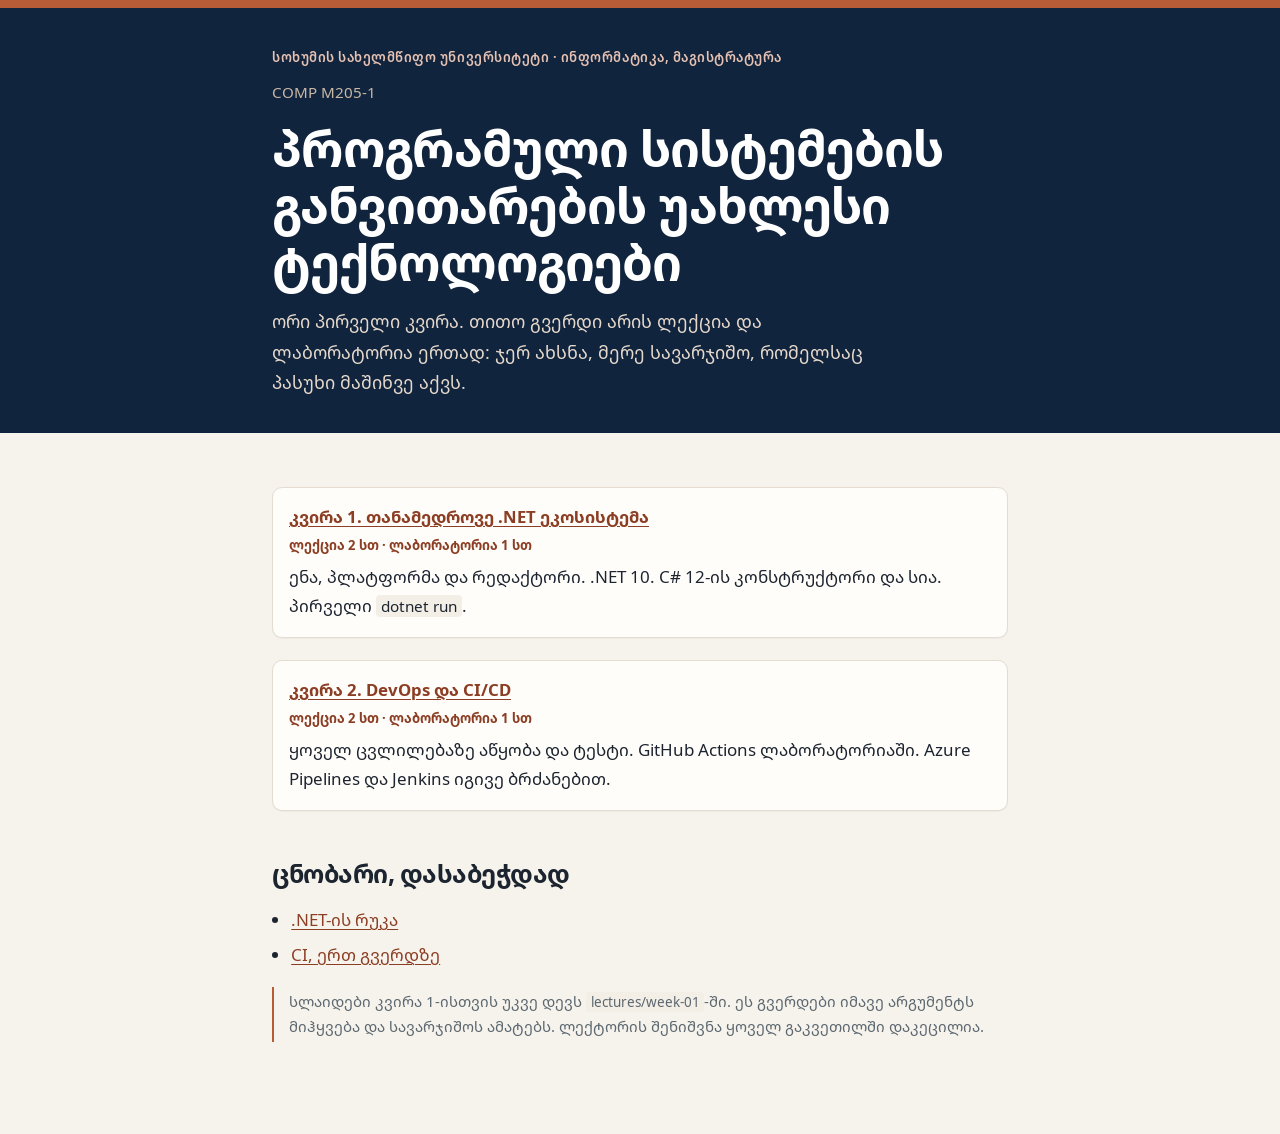
==== course/index.html @ 4f1081e8 "Add the COMP M205-1 course site." ====
<!DOCTYPE html>
<html lang="ka">
<head>
  <meta charset="utf-8">
  <meta name="viewport" content="width=device-width, initial-scale=1">
  <title>COMP M205-1 · პროგრამული სისტემების განვითარების უახლესი ტექნოლოგიები</title>
  <link rel="stylesheet" href="assets/course.css">
</head>
<body>
  <header class="mast">
    <div class="mast-inner">
      <p class="mast-kicker">სოხუმის სახელმწიფო უნივერსიტეტი · ინფორმატიკა, მაგისტრატურა</p>
      <p class="mast-week">COMP M205-1</p>
      <h1>პროგრამული სისტემების განვითარების უახლესი ტექნოლოგიები</h1>
      <p class="mast-lead">ორი პირველი კვირა. თითო გვერდი არის ლექცია და ლაბორატორია ერთად: ჯერ ახსნა, მერე სავარჯიშო, რომელსაც პასუხი მაშინვე აქვს.</p>
    </div>
  </header>
  <main class="sheet">
    <ol class="stack">
      <li>
        <strong><a href="lessons/0001-modern-dotnet.html">კვირა 1. თანამედროვე .NET ეკოსისტემა</a></strong>
        <span>ლექცია 2 სთ · ლაბორატორია 1 სთ</span>
        <p>ენა, პლატფორმა და რედაქტორი. .NET 10. C# 12-ის კონსტრუქტორი და სია. პირველი <code>dotnet run</code>.</p>
      </li>
      <li>
        <strong><a href="lessons/0002-devops-cicd.html">კვირა 2. DevOps და CI/CD</a></strong>
        <span>ლექცია 2 სთ · ლაბორატორია 1 სთ</span>
        <p>ყოველ ცვლილებაზე აწყობა და ტესტი. GitHub Actions ლაბორატორიაში. Azure Pipelines და Jenkins იგივე ბრძანებით.</p>
      </li>
    </ol>
    <h2>ცნობარი, დასაბეჭდად</h2>
    <ul>
      <li><a href="reference/dotnet-map.html">.NET-ის რუკა</a></li>
      <li><a href="reference/cicd.html">CI, ერთ გვერდზე</a></li>
    </ul>
    <p class="aside">სლაიდები კვირა 1-ისთვის უკვე დევს <code>lectures/week-01</code>-ში. ეს გვერდები იმავე არგუმენტს მიჰყვება და სავარჯიშოს ამატებს. ლექტორის შენიშვნა ყოველ გაკვეთილში დაკეცილია.</p>
  </main>
</body>
</html>
---- course/assets/course.css ----
@font-face {
  font-family: "Course Georgian";
  src: url("fonts/NotoSansGeorgian-Regular.ttf") format("truetype");
  font-weight: 400;
  font-style: normal;
  font-display: swap;
}

@font-face {
  font-family: "Course Georgian";
  src: url("fonts/NotoSansGeorgian-Medium.ttf") format("truetype");
  font-weight: 500;
  font-style: normal;
  font-display: swap;
}

@font-face {
  font-family: "Course Georgian";
  src: url("fonts/NotoSansGeorgian-SemiBold.ttf") format("truetype");
  font-weight: 600;
  font-style: normal;
  font-display: swap;
}

@font-face {
  font-family: "Course Georgian";
  src: url("fonts/NotoSansGeorgian-Bold.ttf") format("truetype");
  font-weight: 700;
  font-style: normal;
  font-display: swap;
}

:root {
  --paper: #f6f3ec;
  --ink: #1c2430;
  --navy: #10243e;
  --copper: #b85c38;
  --copper-deep: #8c3e24;
  --teal: #1b5e56;
  --teal-soft: #e6f1ef;
  --muted: #5c6770;
  --line: #e4dcd0;
  --card: #fffdf9;
  --code: #142033;
  --code-fg: #f4f0e8;
  --soft: #f3efe6;
  --shadow: 0 1px 0 rgba(16, 36, 62, 0.04);
  --serif: "Course Georgian", "Noto Sans Georgian", Sylfaen, sans-serif;
  --mono: ui-monospace, "SF Mono", Menlo, Consolas, "Course Georgian", monospace;
}

* { box-sizing: border-box; }

html { scroll-behavior: smooth; }

body {
  margin: 0;
  background: var(--paper);
  color: var(--ink);
  font-family: var(--serif);
  font-size: 1.0625rem;
  line-height: 1.7;
  font-weight: 400;
}

a {
  color: var(--copper-deep);
  text-decoration-thickness: 1px;
  text-underline-offset: 0.18em;
}

a:hover { color: var(--navy); }

.mast {
  background: var(--navy);
  color: #f3eee6;
  padding: 2.4rem 1.4rem 2.2rem;
  border-top: 8px solid var(--copper);
}

.mast-inner,
.sheet {
  width: min(46rem, calc(100% - 2rem));
  margin: 0 auto;
}

.mast-kicker,
.kicker {
  margin: 0;
  font-size: 0.82rem;
  font-weight: 600;
  letter-spacing: 0.04em;
  text-transform: uppercase;
  color: #e7c2b2;
}

.mast-week {
  margin: 0.7rem 0 0;
  color: #c9b8a6;
  font-size: 0.95rem;
}

.mast h1 {
  margin: 0.85rem 0 0;
  font-size: clamp(2rem, 4vw, 3.1rem);
  line-height: 1.15;
  font-weight: 700;
  letter-spacing: -0.02em;
  color: white;
}

.mast-lead {
  margin: 1rem 0 0;
  max-width: 38rem;
  color: #e6d9cc;
  font-size: 1.12rem;
}

.crumbs {
  width: min(46rem, calc(100% - 2rem));
  margin: 0 auto;
  padding: 0.9rem 0 0;
  display: flex;
  flex-wrap: wrap;
  gap: 0.4rem 1.1rem;
  font-size: 0.92rem;
}

.sheet { padding: 2rem 0 4.5rem; }

h2 {
  margin: 2.6rem 0 0.7rem;
  font-size: 1.55rem;
  line-height: 1.25;
  letter-spacing: -0.02em;
  font-weight: 700;
}

h2 .num {
  display: block;
  margin-bottom: 0.25rem;
  color: var(--copper-deep);
  font-size: 0.78rem;
  font-weight: 700;
  letter-spacing: 0.08em;
  text-transform: uppercase;
}

h3 {
  margin: 1.6rem 0 0.4rem;
  font-size: 1.12rem;
  font-weight: 700;
}

p { margin: 0.7rem 0; }

.lead { font-size: 1.12rem; }

ul, ol { padding-left: 1.2rem; }
li { margin: 0.35rem 0; }

.aside {
  margin: 1rem 0 1.2rem;
  padding: 0.15rem 0 0.15rem 0.95rem;
  border-left: 2px solid var(--copper);
  color: var(--muted);
  font-size: 0.94rem;
}

.cards {
  display: grid;
  grid-template-columns: repeat(3, 1fr);
  gap: 0.75rem;
  margin: 1.1rem 0 1.3rem;
  padding: 0;
  list-style: none;
}

.cards li,
.stack li {
  background: var(--card);
  border: 1px solid var(--line);
  border-radius: 10px;
  padding: 0.95rem 1rem 1rem;
  box-shadow: var(--shadow);
}

.cards strong,
.stack strong { display: block; font-size: 1.05rem; }

.cards span,
.stack span {
  display: block;
  margin-top: 0.15rem;
  color: var(--copper-deep);
  font-size: 0.82rem;
  font-weight: 700;
}

.cards p,
.stack p { margin: 0.45rem 0 0; }

.stack {
  list-style: none;
  padding: 0;
  margin: 1rem 0;
  display: grid;
  gap: 0.65rem;
}

.mark {
  background: var(--teal);
  color: white;
  border-color: var(--teal);
}

.mark span { color: #d7efea; }
.mark p { color: #f4fbfa; }

table {
  width: 100%;
  border-collapse: collapse;
  margin: 1rem 0 1.2rem;
  font-size: 0.95rem;
  background: var(--card);
}

th, td {
  text-align: left;
  padding: 0.55rem 0.7rem;
  border-bottom: 1px solid var(--line);
  vertical-align: top;
}

th {
  background: var(--navy);
  color: white;
  font-weight: 600;
}

th.now, td.now { background: var(--teal-soft); }
th.now { background: var(--teal); }

pre {
  background: var(--code);
  color: var(--code-fg);
  border-radius: 10px;
  padding: 1rem 1.05rem;
  overflow-x: auto;
  line-height: 1.55;
  font-size: 0.9rem;
  font-family: var(--mono);
}

code {
  font-family: var(--mono);
  font-size: 0.9em;
}

p code, li code, td code {
  background: var(--soft);
  padding: 0.08em 0.32em;
  border-radius: 4px;
}

pre code { background: transparent; padding: 0; color: inherit; }

.pair {
  display: grid;
  grid-template-columns: 1fr 1fr;
  gap: 0.75rem;
  margin: 0.8rem 0 1rem;
}

.pair figcaption {
  margin: 0 0 0.35rem;
  color: var(--copper-deep);
  font-size: 0.82rem;
  font-weight: 700;
}

.flow {
  display: flex;
  flex-wrap: wrap;
  gap: 0.4rem;
  align-items: center;
  margin: 1rem 0;
  padding: 0;
  list-style: none;
}

.flow li {
  background: var(--card);
  border: 1px solid var(--line);
  border-radius: 8px;
  padding: 0.45rem 0.7rem;
  font-weight: 600;
}

.flow li span {
  display: block;
  font-weight: 400;
  color: var(--muted);
  font-size: 0.82rem;
}

.quiz, .bins, .runner, .checker, .ticks, .callout, .teacher {
  margin: 1.1rem 0 1.4rem;
}

.quiz, .bins, .runner, .checker {
  background: white;
  border: 1px solid var(--line);
  border-radius: 12px;
  padding: 1rem 1rem 1.05rem;
}

.prompt {
  margin: 0 0 0.75rem;
  font-weight: 600;
}

.choices, .bin-actions, .runner-choices {
  display: grid;
  gap: 0.45rem;
}

.choices button,
.bin-actions button,
.runner-choices button,
.checker button,
.reset {
  font: inherit;
  text-align: left;
  background: var(--paper);
  color: var(--ink);
  border: 1px solid var(--line);
  border-radius: 8px;
  padding: 0.55rem 0.75rem;
  cursor: pointer;
}

.choices button:hover,
.bin-actions button:hover,
.runner-choices button:hover,
.checker button:hover,
.reset:hover { border-color: var(--navy); }

.is-right { background: var(--teal-soft) !important; border-color: var(--teal) !important; }
.is-wrong { background: #f8ece6 !important; border-color: var(--copper) !important; }

.feedback, .bin-feedback, .runner-result, .checker-list {
  margin: 0.75rem 0 0;
  font-size: 0.96rem;
}

.bins { list-style: none; padding: 1rem; }
.bin-item + .bin-item { margin-top: 0.9rem; padding-top: 0.9rem; border-top: 1px solid var(--line); }
.bin-item p { margin: 0 0 0.45rem; }

.runner-log {
  margin: 0.8rem 0 0;
  padding-left: 1.2rem;
}

.checker textarea {
  width: 100%;
  min-height: 11rem;
  font-family: var(--mono);
  font-size: 0.86rem;
  line-height: 1.5;
  border: 1px solid var(--line);
  border-radius: 8px;
  padding: 0.75rem;
  background: #fbfaf6;
  color: var(--ink);
  resize: vertical;
}

.checker button, .reset { margin-top: 0.6rem; background: var(--navy); color: white; border-color: var(--navy); }
.reset { background: transparent; color: var(--navy); }

.ticks { list-style: none; padding: 0; }
.ticks li {
  background: var(--card);
  border: 1px solid var(--line);
  border-radius: 8px;
  margin: 0.4rem 0;
  padding: 0.55rem 0.75rem;
}
.ticks label { display: flex; gap: 0.6rem; align-items: flex-start; cursor: pointer; }
.ticks input { margin-top: 0.35rem; }

.callout {
  background: var(--soft);
  border-radius: 10px;
  padding: 0.9rem 1rem;
}

.teacher {
  background: white;
  border-top: 1px solid var(--line);
  padding: 1.2rem 0 2rem;
}

.teacher-inner { width: min(46rem, calc(100% - 2rem)); margin: 0 auto; color: var(--muted); }

details.lecturer {
  margin: 0.8rem 0 1rem;
  background: #f3efe6;
  border-radius: 8px;
  padding: 0.55rem 0.8rem;
}

details.lecturer summary {
  cursor: pointer;
  font-weight: 600;
  color: var(--navy);
}

details.lecturer p:last-child { margin-bottom: 0.3rem; }

.sources { font-size: 0.92rem; color: var(--muted); }
.sources li { margin: 0.25rem 0; }

@media (max-width: 800px) {
  .cards, .pair { grid-template-columns: 1fr; }
}

@media print {
  .mast { border-top: 0; background: white; color: black; padding: 0 0 1rem; }
  .mast h1, .mast-lead, .mast-week, .mast-kicker { color: black; }
  .crumbs, .lecturer, .teacher, button, .feedback, .bin-feedback { display: none !important; }
  body { background: white; font-size: 11pt; }
  pre { white-space: pre-wrap; }
  a { color: black; }
}
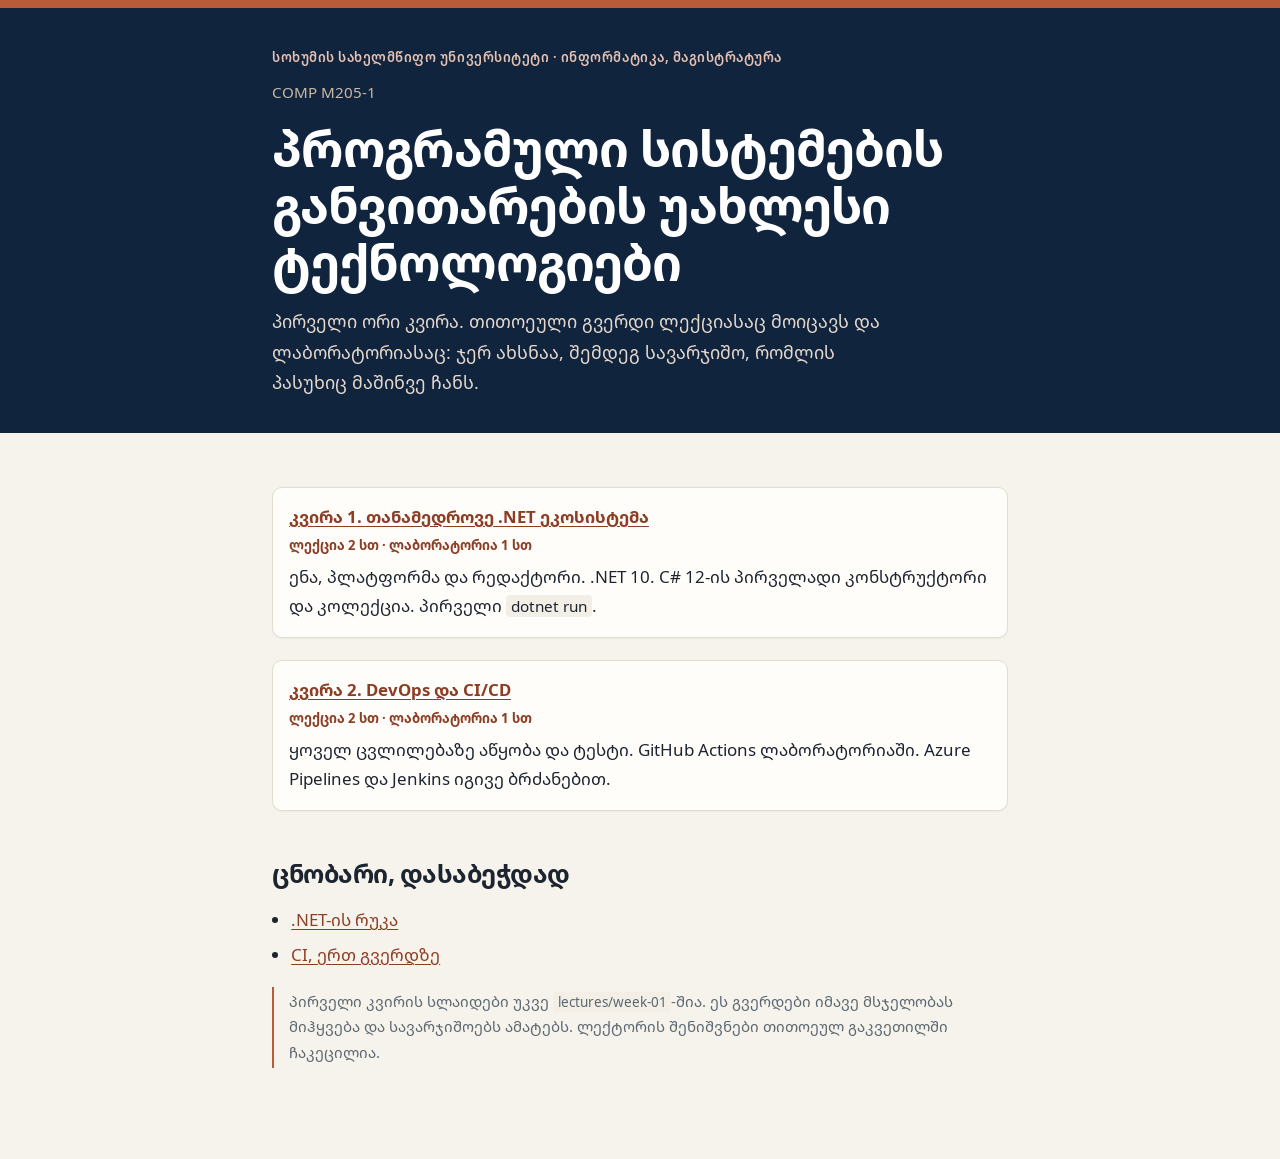
==== commit 7e436558: "feat: Update course materials and .gitignore file. Added .NET specific entries to .gitignore, improv" ====
--- a/course/index.html
+++ b/course/index.html
@@ -12,7 +12,7 @@
       <p class="mast-kicker">სოხუმის სახელმწიფო უნივერსიტეტი · ინფორმატიკა, მაგისტრატურა</p>
       <p class="mast-week">COMP M205-1</p>
       <h1>პროგრამული სისტემების განვითარების უახლესი ტექნოლოგიები</h1>
-      <p class="mast-lead">ორი პირველი კვირა. თითო გვერდი არის ლექცია და ლაბორატორია ერთად: ჯერ ახსნა, მერე სავარჯიშო, რომელსაც პასუხი მაშინვე აქვს.</p>
+      <p class="mast-lead">პირველი ორი კვირა. თითოეული გვერდი ლექციასაც მოიცავს და ლაბორატორიასაც: ჯერ ახსნაა, შემდეგ სავარჯიშო, რომლის პასუხიც მაშინვე ჩანს.</p>
     </div>
   </header>
   <main class="sheet">
@@ -20,7 +20,7 @@
       <li>
         <strong><a href="lessons/0001-modern-dotnet.html">კვირა 1. თანამედროვე .NET ეკოსისტემა</a></strong>
         <span>ლექცია 2 სთ · ლაბორატორია 1 სთ</span>
-        <p>ენა, პლატფორმა და რედაქტორი. .NET 10. C# 12-ის კონსტრუქტორი და სია. პირველი <code>dotnet run</code>.</p>
+        <p>ენა, პლატფორმა და რედაქტორი. .NET 10. C# 12-ის პირველადი კონსტრუქტორი და კოლექცია. პირველი <code>dotnet run</code>.</p>
       </li>
       <li>
         <strong><a href="lessons/0002-devops-cicd.html">კვირა 2. DevOps და CI/CD</a></strong>
@@ -33,7 +33,7 @@
       <li><a href="reference/dotnet-map.html">.NET-ის რუკა</a></li>
       <li><a href="reference/cicd.html">CI, ერთ გვერდზე</a></li>
     </ul>
-    <p class="aside">სლაიდები კვირა 1-ისთვის უკვე დევს <code>lectures/week-01</code>-ში. ეს გვერდები იმავე არგუმენტს მიჰყვება და სავარჯიშოს ამატებს. ლექტორის შენიშვნა ყოველ გაკვეთილში დაკეცილია.</p>
+    <p class="aside">პირველი კვირის სლაიდები უკვე <code>lectures/week-01</code>-შია. ეს გვერდები იმავე მსჯელობას მიჰყვება და სავარჯიშოებს ამატებს. ლექტორის შენიშვნები თითოეულ გაკვეთილში ჩაკეცილია.</p>
   </main>
 </body>
 </html>
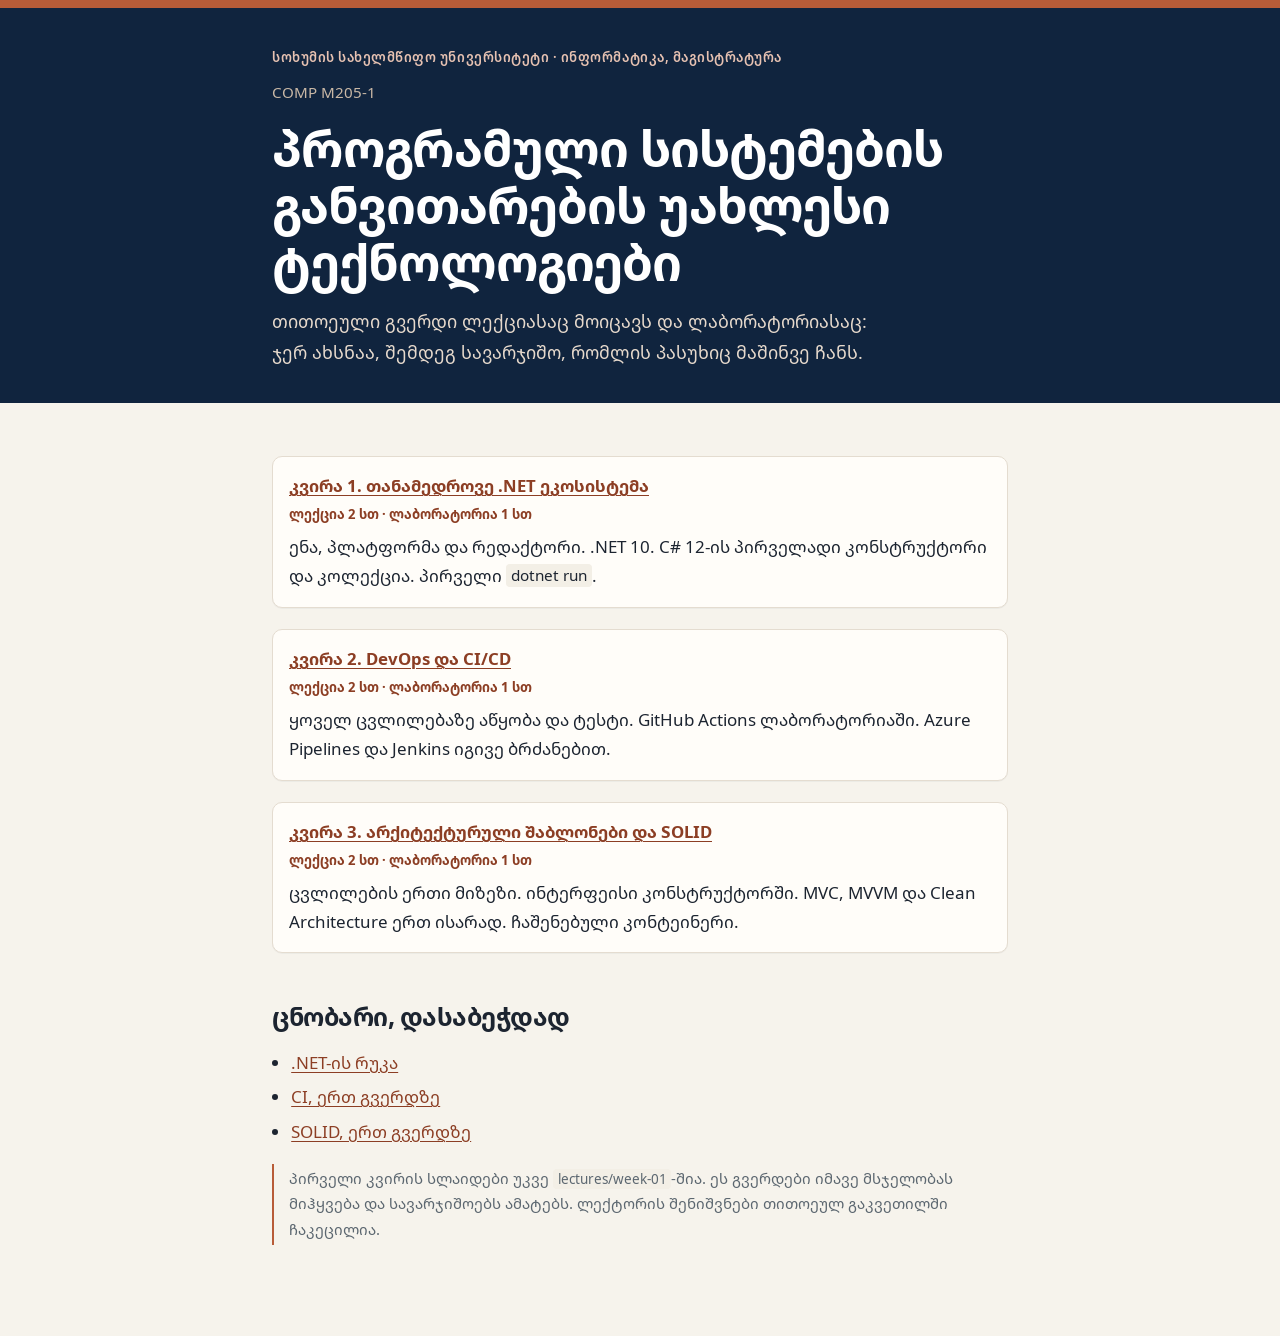
==== commit fc5bba63: "feat: week 3" ====
--- a/course/index.html
+++ b/course/index.html
@@ -12,7 +12,7 @@
       <p class="mast-kicker">სოხუმის სახელმწიფო უნივერსიტეტი · ინფორმატიკა, მაგისტრატურა</p>
       <p class="mast-week">COMP M205-1</p>
       <h1>პროგრამული სისტემების განვითარების უახლესი ტექნოლოგიები</h1>
-      <p class="mast-lead">პირველი ორი კვირა. თითოეული გვერდი ლექციასაც მოიცავს და ლაბორატორიასაც: ჯერ ახსნაა, შემდეგ სავარჯიშო, რომლის პასუხიც მაშინვე ჩანს.</p>
+      <p class="mast-lead">თითოეული გვერდი ლექციასაც მოიცავს და ლაბორატორიასაც: ჯერ ახსნაა, შემდეგ სავარჯიშო, რომლის პასუხიც მაშინვე ჩანს.</p>
     </div>
   </header>
   <main class="sheet">
@@ -27,11 +27,17 @@
         <span>ლექცია 2 სთ · ლაბორატორია 1 სთ</span>
         <p>ყოველ ცვლილებაზე აწყობა და ტესტი. GitHub Actions ლაბორატორიაში. Azure Pipelines და Jenkins იგივე ბრძანებით.</p>
       </li>
+      <li>
+        <strong><a href="lessons/0003-solid-architecture.html">კვირა 3. არქიტექტურული შაბლონები და SOLID</a></strong>
+        <span>ლექცია 2 სთ · ლაბორატორია 1 სთ</span>
+        <p>ცვლილების ერთი მიზეზი. ინტერფეისი კონსტრუქტორში. MVC, MVVM და Clean Architecture ერთ ისარად. ჩაშენებული კონტეინერი.</p>
+      </li>
     </ol>
     <h2>ცნობარი, დასაბეჭდად</h2>
     <ul>
       <li><a href="reference/dotnet-map.html">.NET-ის რუკა</a></li>
       <li><a href="reference/cicd.html">CI, ერთ გვერდზე</a></li>
+      <li><a href="reference/solid.html">SOLID, ერთ გვერდზე</a></li>
     </ul>
     <p class="aside">პირველი კვირის სლაიდები უკვე <code>lectures/week-01</code>-შია. ეს გვერდები იმავე მსჯელობას მიჰყვება და სავარჯიშოებს ამატებს. ლექტორის შენიშვნები თითოეულ გაკვეთილში ჩაკეცილია.</p>
   </main>
--- a/course/assets/course.css
+++ b/course/assets/course.css
@@ -378,6 +378,23 @@
 }
 
 .checker button, .reset { margin-top: 0.6rem; background: var(--navy); color: white; border-color: var(--navy); }
+
+button.reveal {
+  font: inherit;
+  font-weight: 600;
+  background: var(--navy);
+  color: white;
+  border: 1px solid var(--navy);
+  border-radius: 8px;
+  padding: 0.55rem 0.9rem;
+  cursor: pointer;
+  margin: 0.2rem 0 0.9rem;
+}
+
+button.reveal[aria-expanded="true"] {
+  background: transparent;
+  color: var(--navy);
+}
 .reset { background: transparent; color: var(--navy); }
 
 .ticks { list-style: none; padding: 0; }
@@ -431,6 +448,7 @@
   .mast { border-top: 0; background: white; color: black; padding: 0 0 1rem; }
   .mast h1, .mast-lead, .mast-week, .mast-kicker { color: black; }
   .crumbs, .lecturer, .teacher, button, .feedback, .bin-feedback { display: none !important; }
+  .reveal-body[hidden] { display: block !important; }
   body { background: white; font-size: 11pt; }
   pre { white-space: pre-wrap; }
   a { color: black; }
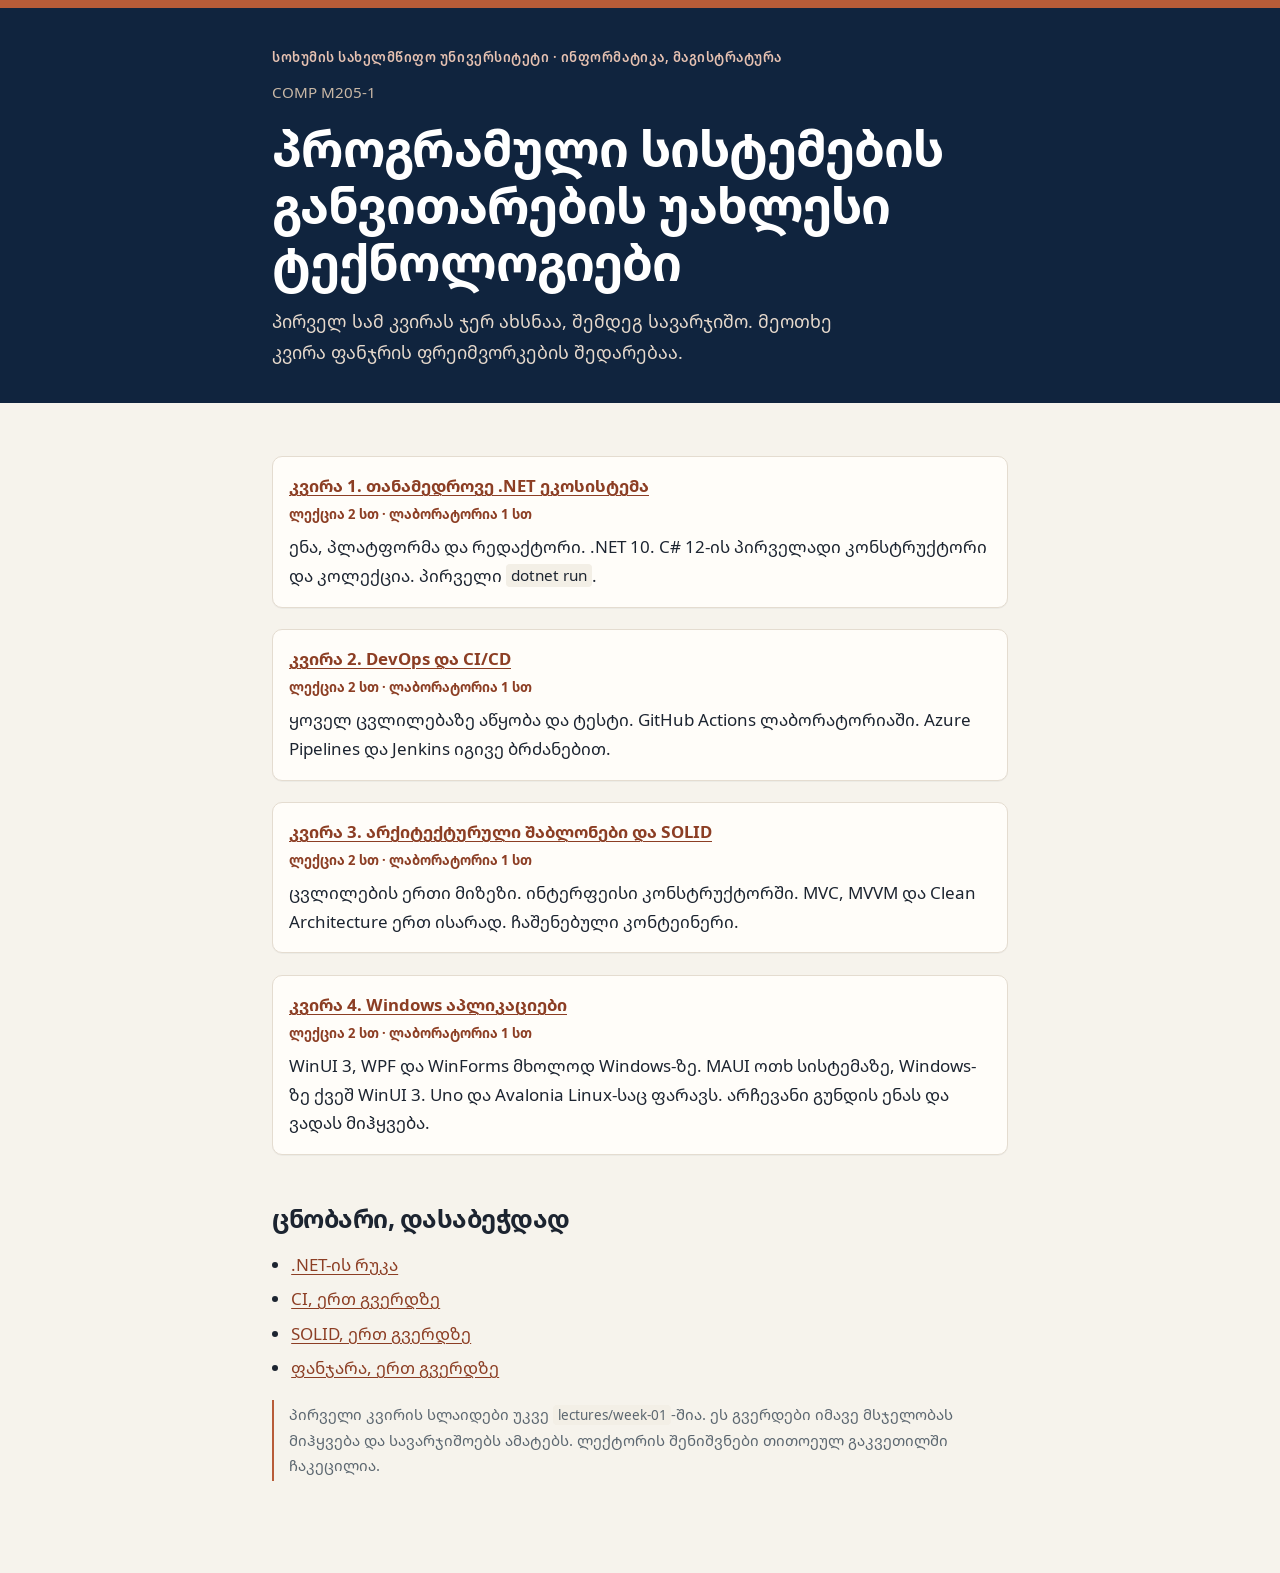
==== commit 2bae41e2: "feat: week 4" ====
--- a/course/index.html
+++ b/course/index.html
@@ -12,7 +12,7 @@
       <p class="mast-kicker">სოხუმის სახელმწიფო უნივერსიტეტი · ინფორმატიკა, მაგისტრატურა</p>
       <p class="mast-week">COMP M205-1</p>
       <h1>პროგრამული სისტემების განვითარების უახლესი ტექნოლოგიები</h1>
-      <p class="mast-lead">თითოეული გვერდი ლექციასაც მოიცავს და ლაბორატორიასაც: ჯერ ახსნაა, შემდეგ სავარჯიშო, რომლის პასუხიც მაშინვე ჩანს.</p>
+      <p class="mast-lead">პირველ სამ კვირას ჯერ ახსნაა, შემდეგ სავარჯიშო. მეოთხე კვირა ფანჯრის ფრეიმვორკების შედარებაა.</p>
     </div>
   </header>
   <main class="sheet">
@@ -32,12 +32,18 @@
         <span>ლექცია 2 სთ · ლაბორატორია 1 სთ</span>
         <p>ცვლილების ერთი მიზეზი. ინტერფეისი კონსტრუქტორში. MVC, MVVM და Clean Architecture ერთ ისარად. ჩაშენებული კონტეინერი.</p>
       </li>
+      <li>
+        <strong><a href="lessons/0004-windows-ui.html">კვირა 4. Windows აპლიკაციები</a></strong>
+        <span>ლექცია 2 სთ · ლაბორატორია 1 სთ</span>
+        <p>WinUI 3, WPF და WinForms მხოლოდ Windows-ზე. MAUI ოთხ სისტემაზე, Windows-ზე ქვეშ WinUI 3. Uno და Avalonia Linux-საც ფარავს. არჩევანი გუნდის ენას და ვადას მიჰყვება.</p>
+      </li>
     </ol>
     <h2>ცნობარი, დასაბეჭდად</h2>
     <ul>
       <li><a href="reference/dotnet-map.html">.NET-ის რუკა</a></li>
       <li><a href="reference/cicd.html">CI, ერთ გვერდზე</a></li>
       <li><a href="reference/solid.html">SOLID, ერთ გვერდზე</a></li>
+      <li><a href="reference/windows-ui.html">ფანჯარა, ერთ გვერდზე</a></li>
     </ul>
     <p class="aside">პირველი კვირის სლაიდები უკვე <code>lectures/week-01</code>-შია. ეს გვერდები იმავე მსჯელობას მიჰყვება და სავარჯიშოებს ამატებს. ლექტორის შენიშვნები თითოეულ გაკვეთილში ჩაკეცილია.</p>
   </main>
